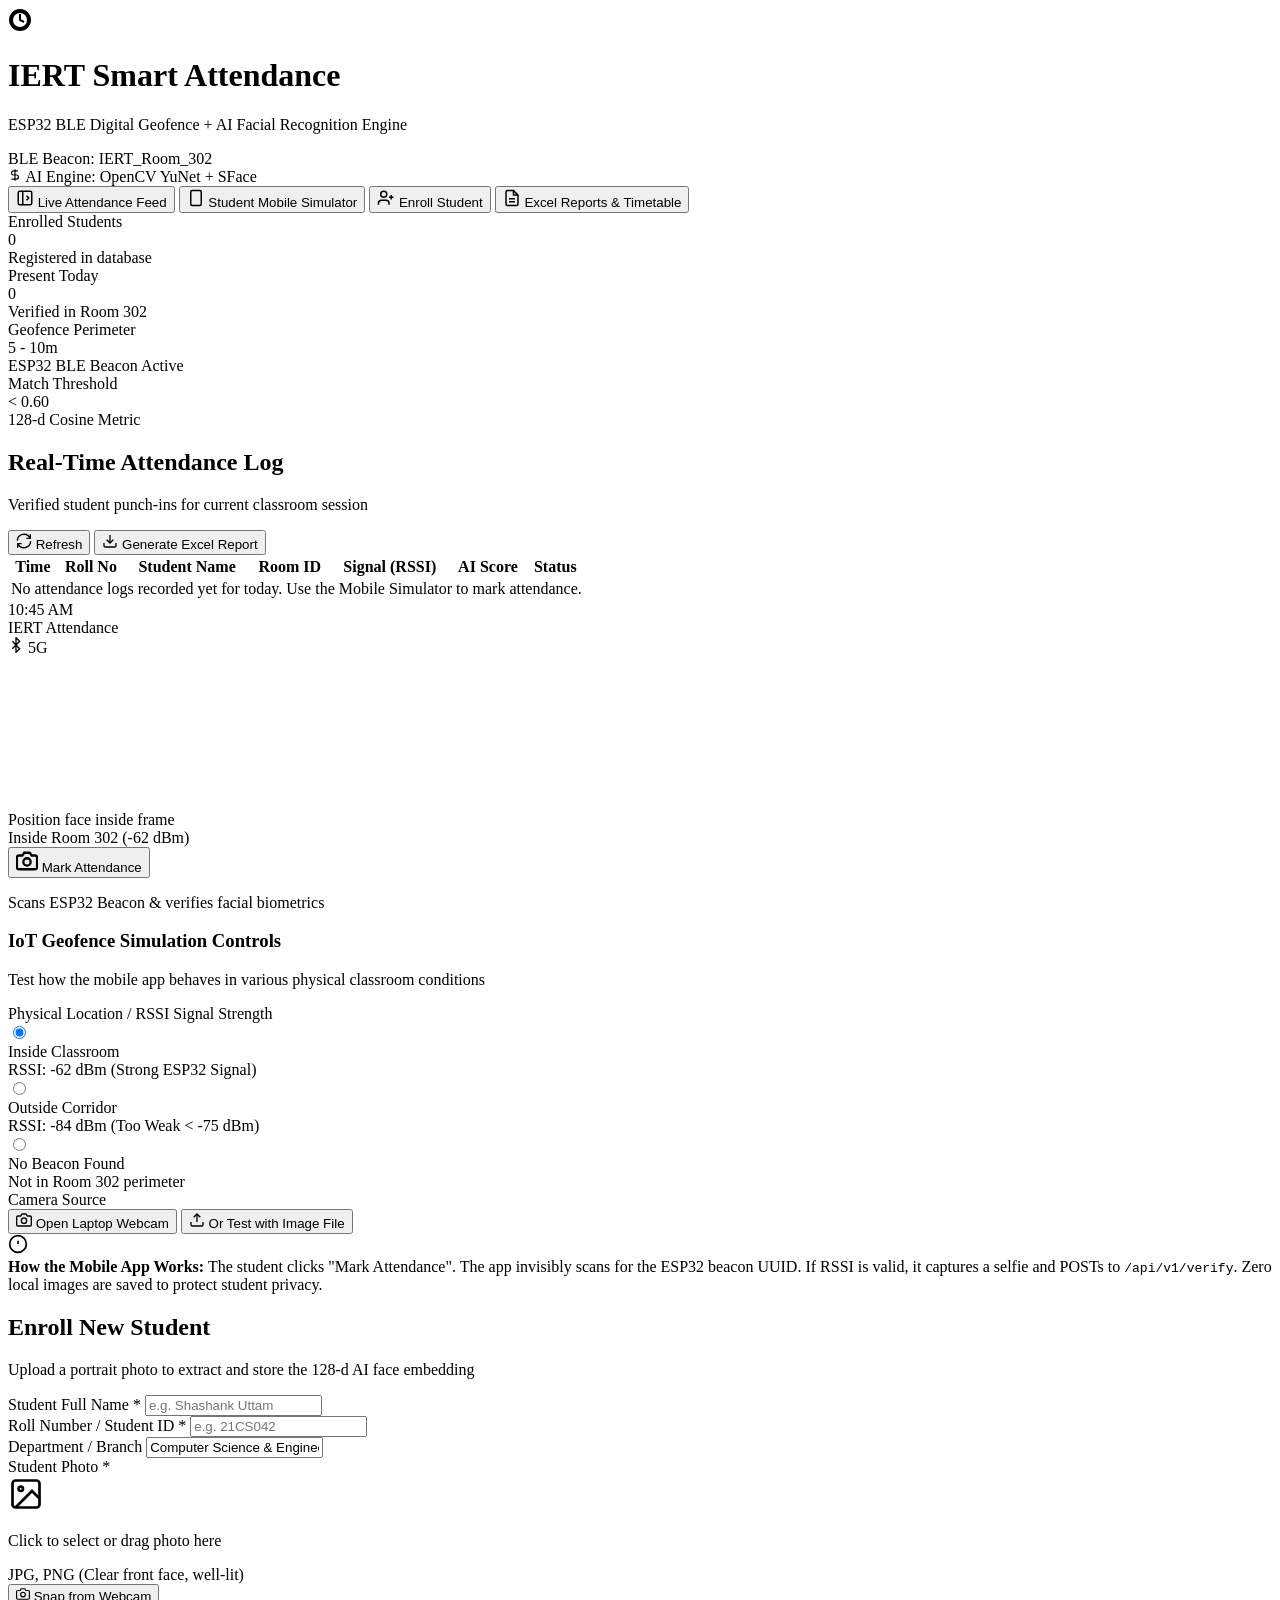
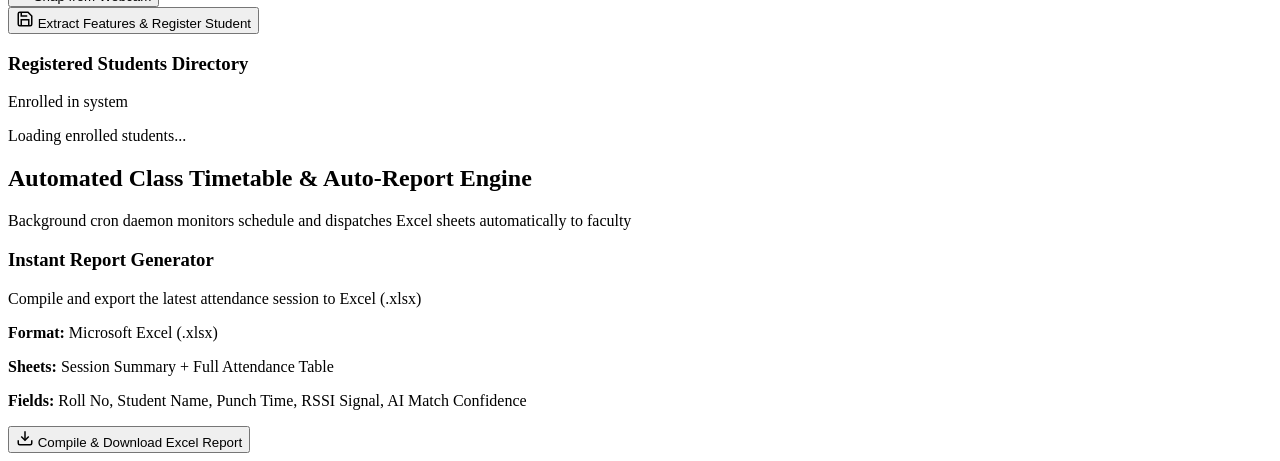
==== backend/static/index.html @ f4f98d36 "feat: complete 3-module Smart Attendance System (ESP32 BLE Beacon, Python AI Backend, Flutter Mobile" ====
<!DOCTYPE html>
<html lang="en">
<head>
  <meta charset="UTF-8">
  <meta name="viewport" content="width=device-width, initial-scale=1.0">
  <title>IERT Smart Attendance System | AI Face Recognition & BLE Geofence</title>
  <meta name="description" content="AI Facial Recognition and ESP32 BLE Beacon Digital Geofencing Attendance System">
  <!-- Google Fonts: Outfit & Inter -->
  <link rel="preconnect" href="https://fonts.googleapis.com">
  <link rel="preconnect" href="https://fonts.gstatic.com" crossorigin>
  <link href="https://fonts.googleapis.com/css2?family=Inter:wght@400;500;600;700&family=Outfit:wght@500;600;700;800&display=swap" rel="stylesheet">
  <link rel="stylesheet" href="/style.css">
</head>
<body>
  <div class="app-container">
    <!-- Top Navigation Header -->
    <header class="app-header">
      <div class="header-brand">
        <div class="logo-badge">
          <svg width="24" height="24" viewBox="0 0 24 24" fill="none" stroke="currentColor" stroke-width="2">
            <path d="M12 2a10 10 0 1 0 10 10A10 10 0 0 0 12 2zm0 18a8 8 0 1 1 8-8 8 8 0 0 1-8 8z"/>
            <path d="M12 6v6l4 2"/>
          </svg>
        </div>
        <div>
          <h1 class="brand-title">IERT Smart Attendance</h1>
          <p class="brand-subtitle">ESP32 BLE Digital Geofence + AI Facial Recognition Engine</p>
        </div>
      </div>

      <div class="header-status">
        <div class="status-chip" id="beaconStatusChip">
          <span class="pulse-dot"></span>
          <span id="beaconStatusText">BLE Beacon: IERT_Room_302</span>
        </div>
        <div class="status-chip chip-ai">
          <svg width="14" height="14" viewBox="0 0 24 24" fill="none" stroke="currentColor" stroke-width="2">
            <path d="M12 2v20M17 5H9.5a3.5 3.5 0 0 0 0 7h5a3.5 3.5 0 0 1 0 7H6"/>
          </svg>
          <span id="aiEngineText">AI Engine: OpenCV YuNet + SFace</span>
        </div>
      </div>
    </header>

    <!-- Navigation Tabs -->
    <nav class="nav-tabs">
      <button class="tab-btn active" data-tab="liveFeedTab">
        <svg width="18" height="18" viewBox="0 0 24 24" fill="none" stroke="currentColor" stroke-width="2">
          <rect x="3" y="3" width="18" height="18" rx="2"/><path d="M9 3v18"/><path d="m14 9 3 3-3 3"/>
        </svg>
        Live Attendance Feed
      </button>
      <button class="tab-btn" data-tab="mobileSimulatorTab">
        <svg width="18" height="18" viewBox="0 0 24 24" fill="none" stroke="currentColor" stroke-width="2">
          <rect x="5" y="2" width="14" height="20" rx="2"/><path d="M12 18h.01"/>
        </svg>
        Student Mobile Simulator
      </button>
      <button class="tab-btn" data-tab="registerTab">
        <svg width="18" height="18" viewBox="0 0 24 24" fill="none" stroke="currentColor" stroke-width="2">
          <path d="M16 21v-2a4 4 0 0 0-4-4H6a4 4 0 0 0-4 4v2"/><circle cx="9" cy="7" r="4"/><path d="M19 8v6"/><path d="M22 11h-6"/>
        </svg>
        Enroll Student
      </button>
      <button class="tab-btn" data-tab="reportsTab">
        <svg width="18" height="18" viewBox="0 0 24 24" fill="none" stroke="currentColor" stroke-width="2">
          <path d="M14 2H6a2 2 0 0 0-2 2v16a2 2 0 0 0 2 2h12a2 2 0 0 0 2-2V8z"/><polyline points="14 2 14 8 20 8"/><line x1="16" y1="13" x2="8" y2="13"/><line x1="16" y1="17" x2="8" y2="17"/>
        </svg>
        Excel Reports & Timetable
      </button>
    </nav>

    <!-- Main Content Area -->
    <main class="content-area">

      <!-- TAB 1: Live Attendance Feed -->
      <section id="liveFeedTab" class="tab-pane active">
        <div class="stats-row">
          <div class="stat-card">
            <div class="stat-label">Enrolled Students</div>
            <div class="stat-value" id="statEnrolled">0</div>
            <div class="stat-sub">Registered in database</div>
          </div>
          <div class="stat-card stat-accent">
            <div class="stat-label">Present Today</div>
            <div class="stat-value" id="statPresent">0</div>
            <div class="stat-sub">Verified in Room 302</div>
          </div>
          <div class="stat-card">
            <div class="stat-label">Geofence Perimeter</div>
            <div class="stat-value">5 - 10m</div>
            <div class="stat-sub">ESP32 BLE Beacon Active</div>
          </div>
          <div class="stat-card">
            <div class="stat-label">Match Threshold</div>
            <div class="stat-value">&lt; 0.60</div>
            <div class="stat-sub">128-d Cosine Metric</div>
          </div>
        </div>

        <div class="panel-card">
          <div class="panel-header">
            <div>
              <h2 class="panel-title">Real-Time Attendance Log</h2>
              <p class="panel-sub">Verified student punch-ins for current classroom session</p>
            </div>
            <div class="panel-actions">
              <button class="btn btn-secondary" id="refreshLogsBtn">
                <svg width="16" height="16" viewBox="0 0 24 24" fill="none" stroke="currentColor" stroke-width="2"><path d="M21.5 2v6h-6M2.5 22v-6h6M2 11.5a10 10 0 0 1 18.8-4.3M22 12.5a10 10 0 0 1-18.8 4.2"/></svg>
                Refresh
              </button>
              <button class="btn btn-primary" id="quickExportBtn">
                <svg width="16" height="16" viewBox="0 0 24 24" fill="none" stroke="currentColor" stroke-width="2"><path d="M21 15v4a2 2 0 0 1-2 2H5a2 2 0 0 1-2-2v-4"/><polyline points="7 10 12 15 17 10"/><line x1="12" y1="15" x2="12" y2="3"/></svg>
                Generate Excel Report
              </button>
            </div>
          </div>

          <div class="table-container">
            <table class="data-table">
              <thead>
                <tr>
                  <th>Time</th>
                  <th>Roll No</th>
                  <th>Student Name</th>
                  <th>Room ID</th>
                  <th>Signal (RSSI)</th>
                  <th>AI Score</th>
                  <th>Status</th>
                </tr>
              </thead>
              <tbody id="attendanceTableBody">
                <tr>
                  <td colspan="7" class="empty-state">No attendance logs recorded yet for today. Use the Mobile Simulator to mark attendance.</td>
                </tr>
              </tbody>
            </table>
          </div>
        </div>
      </section>

      <!-- TAB 2: Mobile Simulator (Interactive Frontend Client) -->
      <section id="mobileSimulatorTab" class="tab-pane">
        <div class="simulator-layout">
          <!-- Virtual Mobile Device -->
          <div class="mobile-frame">
            <div class="phone-notch">
              <span class="speaker"></span>
              <span class="front-camera-lens"></span>
            </div>

            <div class="phone-screen">
              <div class="phone-app-bar">
                <div>
                  <span class="phone-time" id="phoneTime">10:45 AM</span>
                  <div class="phone-title">IERT Attendance</div>
                </div>
                <div class="phone-icons">
                  <span class="ble-indicator" id="simBleIcon" title="BLE Connected">
                    <svg width="16" height="16" viewBox="0 0 24 24" fill="none" stroke="currentColor" stroke-width="2"><polyline points="6.5 6.5 17.5 17.5 12 23 12 1 17.5 6.5 6.5 17.5"/></svg>
                  </span>
                  <span>5G</span>
                </div>
              </div>

              <!-- Camera Viewport inside phone -->
              <div class="camera-viewport">
                <video id="simVideo" autoplay playsinline muted></video>
                <canvas id="simCanvas" style="display:none;"></canvas>
                
                <div class="face-target-guide">
                  <div class="guide-corner top-left"></div>
                  <div class="guide-corner top-right"></div>
                  <div class="guide-corner bottom-left"></div>
                  <div class="guide-corner bottom-right"></div>
                  <span class="guide-text">Position face inside frame</span>
                </div>

                <div class="camera-overlay-badge" id="simRangeBadge">
                  <span class="pulse-dot green"></span> Inside Room 302 (-62 dBm)
                </div>
              </div>

              <!-- Simulated Result Card (Popup inside phone) -->
              <div class="phone-result-card" id="phoneResultCard" style="display:none;">
                <div class="result-icon" id="resultIcon">✓</div>
                <div class="result-title" id="resultTitle">Attendance Marked!</div>
                <div class="result-student" id="resultStudent">Shashank Uttam (CS-042)</div>
                <div class="result-meta" id="resultMeta">Room 302 • Match Score: 0.18</div>
                <button class="btn btn-sm btn-secondary" id="dismissResultBtn">Dismiss</button>
              </div>

              <!-- Phone Action Bottom Area -->
              <div class="phone-bottom-actions">
                <button class="mark-btn" id="simMarkBtn">
                  <svg width="22" height="22" viewBox="0 0 24 24" fill="none" stroke="currentColor" stroke-width="2.5"><path d="M23 19a2 2 0 0 1-2 2H3a2 2 0 0 1-2-2V8a2 2 0 0 1 2-2h4l2-3h6l2 3h4a2 2 0 0 1 2 2z"/><circle cx="12" cy="13" r="4"/></svg>
                  Mark Attendance
                </button>
                <p class="phone-hint">Scans ESP32 Beacon &amp; verifies facial biometrics</p>
              </div>
            </div>
          </div>

          <!-- Simulator Control Panel -->
          <div class="simulator-controls panel-card">
            <h3 class="panel-title">IoT Geofence Simulation Controls</h3>
            <p class="panel-sub">Test how the mobile app behaves in various physical classroom conditions</p>

            <div class="control-group">
              <label class="form-label">Physical Location / RSSI Signal Strength</label>
              <div class="radio-cards">
                <label class="radio-card active">
                  <input type="radio" name="rssiSimulation" value="-62" checked>
                  <div>
                    <div class="radio-title">Inside Classroom</div>
                    <div class="radio-desc">RSSI: -62 dBm (Strong ESP32 Signal)</div>
                  </div>
                </label>
                <label class="radio-card">
                  <input type="radio" name="rssiSimulation" value="-84">
                  <div>
                    <div class="radio-title">Outside Corridor</div>
                    <div class="radio-desc">RSSI: -84 dBm (Too Weak &lt; -75 dBm)</div>
                  </div>
                </label>
                <label class="radio-card">
                  <input type="radio" name="rssiSimulation" value="none">
                  <div>
                    <div class="radio-title">No Beacon Found</div>
                    <div class="radio-desc">Not in Room 302 perimeter</div>
                  </div>
                </label>
              </div>
            </div>

            <div class="control-group">
              <label class="form-label">Camera Source</label>
              <div class="camera-actions">
                <button class="btn btn-secondary" id="startCameraBtn">
                  <svg width="16" height="16" viewBox="0 0 24 24" fill="none" stroke="currentColor" stroke-width="2"><path d="M23 19a2 2 0 0 1-2 2H3a2 2 0 0 1-2-2V8a2 2 0 0 1 2-2h4l2-3h6l2 3h4a2 2 0 0 1 2 2z"/><circle cx="12" cy="13" r="4"/></svg>
                  Open Laptop Webcam
                </button>
                <input type="file" id="simUploadFile" accept="image/*" style="display:none;">
                <button class="btn btn-outline" id="simUploadBtn">
                  <svg width="16" height="16" viewBox="0 0 24 24" fill="none" stroke="currentColor" stroke-width="2"><path d="M21 15v4a2 2 0 0 1-2 2H5a2 2 0 0 1-2-2v-4"/><polyline points="17 8 12 3 7 8"/><line x1="12" y1="3" x2="12" y2="15"/></svg>
                  Or Test with Image File
                </button>
              </div>
            </div>

            <div class="info-alert">
              <svg width="20" height="20" viewBox="0 0 24 24" fill="none" stroke="currentColor" stroke-width="2"><circle cx="12" cy="12" r="10"/><line x1="12" y1="8" x2="12" y2="12"/><line x1="12" y1="16" x2="12.01" y2="16"/></svg>
              <div>
                <strong>How the Mobile App Works:</strong> The student clicks "Mark Attendance". The app invisibly scans for the ESP32 beacon UUID. If RSSI is valid, it captures a selfie and POSTs to <code>/api/v1/verify</code>. Zero local images are saved to protect student privacy.
              </div>
            </div>
          </div>
        </div>
      </section>

      <!-- TAB 3: Student Registration (Admin) -->
      <section id="registerTab" class="tab-pane">
        <div class="register-grid">
          <div class="panel-card">
            <h2 class="panel-title">Enroll New Student</h2>
            <p class="panel-sub">Upload a portrait photo to extract and store the 128-d AI face embedding</p>

            <form id="registerForm" class="form-body">
              <div class="form-group">
                <label class="form-label" for="regName">Student Full Name *</label>
                <input type="text" id="regName" class="form-input" placeholder="e.g. Shashank Uttam" required>
              </div>

              <div class="form-group">
                <label class="form-label" for="regRoll">Roll Number / Student ID *</label>
                <input type="text" id="regRoll" class="form-input" placeholder="e.g. 21CS042" required>
              </div>

              <div class="form-group">
                <label class="form-label" for="regDept">Department / Branch</label>
                <input type="text" id="regDept" class="form-input" value="Computer Science &amp; Engineering">
              </div>

              <div class="form-group">
                <label class="form-label">Student Photo *</label>
                <div class="photo-dropzone" id="regDropzone">
                  <input type="file" id="regPhotoInput" accept="image/*" style="display:none;" required>
                  <div class="dropzone-content" id="dropzonePrompt">
                    <svg width="36" height="36" viewBox="0 0 24 24" fill="none" stroke="currentColor" stroke-width="1.8"><rect x="3" y="3" width="18" height="18" rx="2"/><circle cx="8.5" cy="8.5" r="1.5"/><polyline points="21 15 16 10 5 21"/></svg>
                    <p>Click to select or drag photo here</p>
                    <span class="subtext">JPG, PNG (Clear front face, well-lit)</span>
                  </div>
                  <img id="regPhotoPreview" class="photo-preview" style="display:none;" alt="Preview">
                </div>
                <button type="button" class="btn btn-sm btn-outline mt-2" id="regWebcamSnapBtn">
                  <svg width="14" height="14" viewBox="0 0 24 24" fill="none" stroke="currentColor" stroke-width="2"><path d="M23 19a2 2 0 0 1-2 2H3a2 2 0 0 1-2-2V8a2 2 0 0 1 2-2h4l2-3h6l2 3h4a2 2 0 0 1 2 2z"/><circle cx="12" cy="13" r="4"/></svg>
                  Snap from Webcam
                </button>
              </div>

              <button type="submit" class="btn btn-primary btn-block" id="regSubmitBtn">
                <svg width="18" height="18" viewBox="0 0 24 24" fill="none" stroke="currentColor" stroke-width="2"><path d="M19 21H5a2 2 0 0 1-2-2V5a2 2 0 0 1 2-2h11l5 5v11a2 2 0 0 1-2 2z"/><polyline points="17 21 17 13 7 13 7 21"/><polyline points="7 3 7 8 15 8"/></svg>
                Extract Features &amp; Register Student
              </button>
            </form>
          </div>

          <!-- Registered Students Directory -->
          <div class="panel-card">
            <div class="panel-header">
              <div>
                <h3 class="panel-title">Registered Students Directory</h3>
                <p class="panel-sub" id="regCountLabel">Enrolled in system</p>
              </div>
            </div>

            <div class="student-list" id="studentListContainer">
              <div class="empty-state">Loading enrolled students...</div>
            </div>
          </div>
        </div>
      </section>

      <!-- TAB 4: Reports & Timetable -->
      <section id="reportsTab" class="tab-pane">
        <div class="reports-layout">
          <div class="panel-card">
            <h2 class="panel-title">Automated Class Timetable &amp; Auto-Report Engine</h2>
            <p class="panel-sub">Background cron daemon monitors schedule and dispatches Excel sheets automatically to faculty</p>

            <div class="classes-grid" id="classesList">
              <!-- Rendered via JS -->
            </div>
          </div>

          <div class="panel-card">
            <h3 class="panel-title">Instant Report Generator</h3>
            <p class="panel-sub">Compile and export the latest attendance session to Excel (.xlsx)</p>

            <div class="export-box">
              <div class="export-details">
                <p><strong>Format:</strong> Microsoft Excel (.xlsx)</p>
                <p><strong>Sheets:</strong> Session Summary + Full Attendance Table</p>
                <p><strong>Fields:</strong> Roll No, Student Name, Punch Time, RSSI Signal, AI Match Confidence</p>
              </div>
              <button class="btn btn-primary" id="manualReportBtn">
                <svg width="18" height="18" viewBox="0 0 24 24" fill="none" stroke="currentColor" stroke-width="2"><path d="M21 15v4a2 2 0 0 1-2 2H5a2 2 0 0 1-2-2v-4"/><polyline points="7 10 12 15 17 10"/><line x1="12" y1="15" x2="12" y2="3"/></svg>
                Compile &amp; Download Excel Report
              </button>
            </div>

            <div id="reportResultBox" class="report-result-box" style="display:none;">
              <span class="badge badge-success">Generated</span>
              <span id="reportResultText">Attendance_CS-302_2026-09-15.xlsx</span>
              <a href="#" id="reportDownloadLink" class="btn btn-sm btn-outline">Download</a>
            </div>
          </div>
        </div>
      </section>

    </main>

    <!-- Global Toast / Notification Container -->
    <div id="toastContainer" class="toast-container"></div>
  </div>

  <script src="/app.js"></script>
</body>
</html>
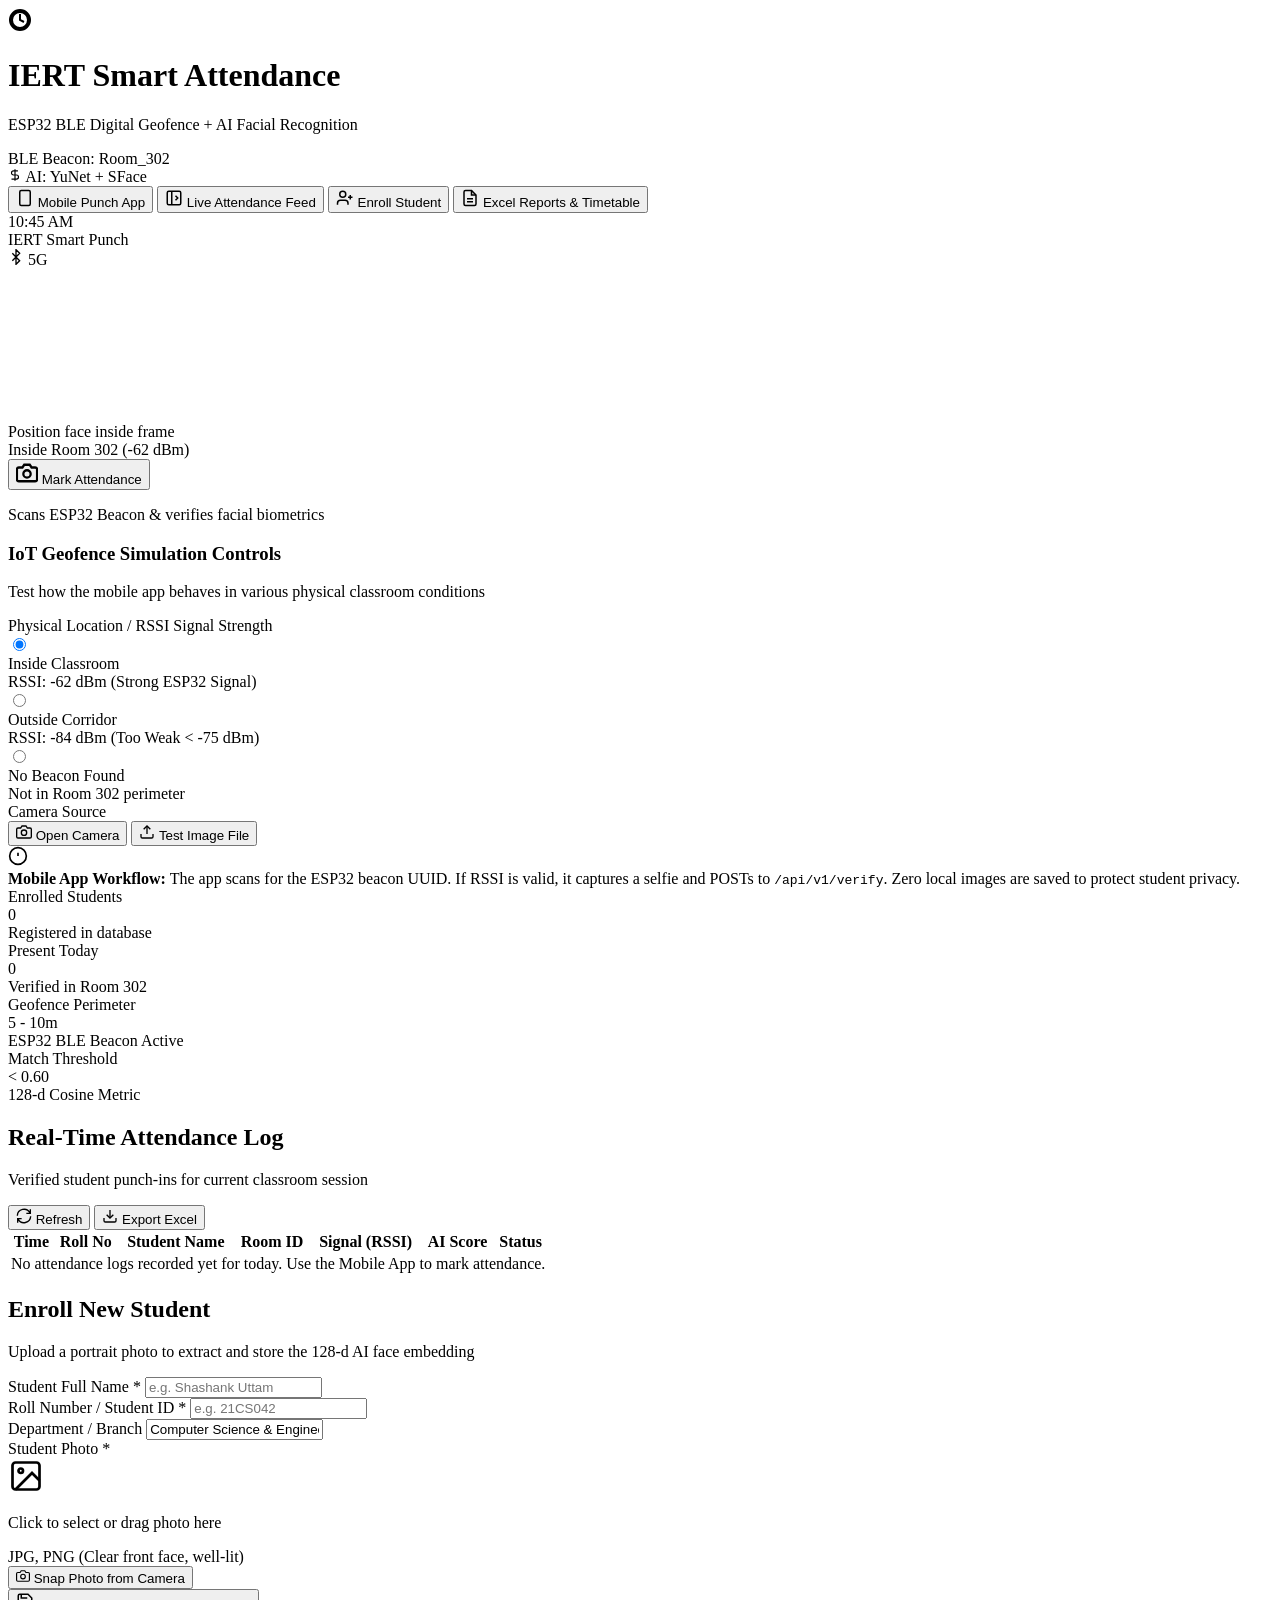
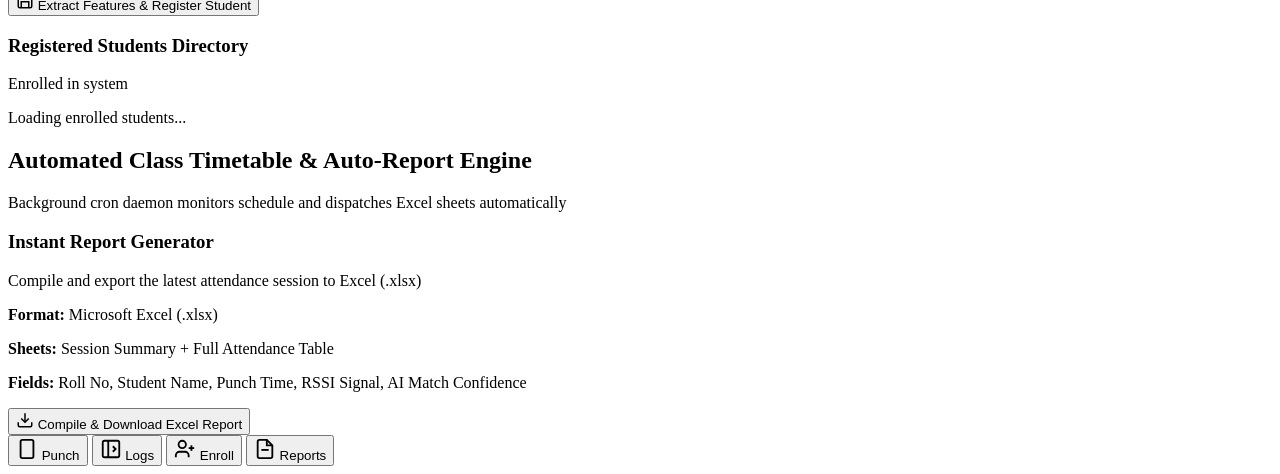
==== commit 5d08e5c9: "feat: integrate PWA mobile app UI, service worker offline caching, mobile bottom touch navigation, a" ====
--- a/backend/static/index.html
+++ b/backend/static/index.html
@@ -2,9 +2,18 @@
 <html lang="en">
 <head>
   <meta charset="UTF-8">
-  <meta name="viewport" content="width=device-width, initial-scale=1.0">
-  <title>IERT Smart Attendance System | AI Face Recognition & BLE Geofence</title>
-  <meta name="description" content="AI Facial Recognition and ESP32 BLE Beacon Digital Geofencing Attendance System">
+  <meta name="viewport" content="width=device-width, initial-scale=1.0, maximum-scale=1.0, user-scalable=no, shrink-to-fit=no">
+  <title>Smart Attendance System | AI Face Recognition & BLE Geofence Mobile App</title>
+  <meta name="description" content="AI Facial Recognition and ESP32 BLE Beacon Digital Geofencing Attendance System Mobile App">
+  
+  <!-- PWA & Mobile App Meta Tags -->
+  <link rel="manifest" href="/manifest.json">
+  <meta name="theme-color" content="#0f172a">
+  <meta name="apple-mobile-web-app-capable" content="yes">
+  <meta name="apple-mobile-web-app-status-bar-style" content="black-translucent">
+  <meta name="apple-mobile-web-app-title" content="SmartAttendance">
+  <link rel="apple-touch-icon" href="https://cdn-icons-png.flaticon.com/512/3135/3135715.png">
+
   <!-- Google Fonts: Outfit & Inter -->
   <link rel="preconnect" href="https://fonts.googleapis.com">
   <link rel="preconnect" href="https://fonts.gstatic.com" crossorigin>
@@ -24,37 +33,41 @@
         </div>
         <div>
           <h1 class="brand-title">IERT Smart Attendance</h1>
-          <p class="brand-subtitle">ESP32 BLE Digital Geofence + AI Facial Recognition Engine</p>
+          <p class="brand-subtitle">ESP32 BLE Digital Geofence + AI Facial Recognition</p>
         </div>
       </div>
 
       <div class="header-status">
+        <button id="pwaInstallBtn" class="btn btn-sm btn-accent pwa-install-btn" style="display:none;">
+          <svg width="14" height="14" viewBox="0 0 24 24" fill="none" stroke="currentColor" stroke-width="2"><path d="M21 15v4a2 2 0 0 1-2 2H5a2 2 0 0 1-2-2v-4"/><polyline points="7 10 12 15 17 10"/><line x1="12" y1="15" x2="12" y2="3"/></svg>
+          Install App
+        </button>
         <div class="status-chip" id="beaconStatusChip">
           <span class="pulse-dot"></span>
-          <span id="beaconStatusText">BLE Beacon: IERT_Room_302</span>
+          <span id="beaconStatusText">BLE Beacon: Room_302</span>
         </div>
         <div class="status-chip chip-ai">
           <svg width="14" height="14" viewBox="0 0 24 24" fill="none" stroke="currentColor" stroke-width="2">
             <path d="M12 2v20M17 5H9.5a3.5 3.5 0 0 0 0 7h5a3.5 3.5 0 0 1 0 7H6"/>
           </svg>
-          <span id="aiEngineText">AI Engine: OpenCV YuNet + SFace</span>
+          <span id="aiEngineText">AI: YuNet + SFace</span>
         </div>
       </div>
     </header>
 
-    <!-- Navigation Tabs -->
-    <nav class="nav-tabs">
-      <button class="tab-btn active" data-tab="liveFeedTab">
+    <!-- Desktop Navigation Tabs -->
+    <nav class="nav-tabs desktop-only">
+      <button class="tab-btn active" data-tab="mobileSimulatorTab">
+        <svg width="18" height="18" viewBox="0 0 24 24" fill="none" stroke="currentColor" stroke-width="2">
+          <rect x="5" y="2" width="14" height="20" rx="2"/><path d="M12 18h.01"/>
+        </svg>
+        Mobile Punch App
+      </button>
+      <button class="tab-btn" data-tab="liveFeedTab">
         <svg width="18" height="18" viewBox="0 0 24 24" fill="none" stroke="currentColor" stroke-width="2">
           <rect x="3" y="3" width="18" height="18" rx="2"/><path d="M9 3v18"/><path d="m14 9 3 3-3 3"/>
         </svg>
         Live Attendance Feed
-      </button>
-      <button class="tab-btn" data-tab="mobileSimulatorTab">
-        <svg width="18" height="18" viewBox="0 0 24 24" fill="none" stroke="currentColor" stroke-width="2">
-          <rect x="5" y="2" width="14" height="20" rx="2"/><path d="M12 18h.01"/>
-        </svg>
-        Student Mobile Simulator
       </button>
       <button class="tab-btn" data-tab="registerTab">
         <svg width="18" height="18" viewBox="0 0 24 24" fill="none" stroke="currentColor" stroke-width="2">
@@ -73,74 +86,8 @@
     <!-- Main Content Area -->
     <main class="content-area">
 
-      <!-- TAB 1: Live Attendance Feed -->
-      <section id="liveFeedTab" class="tab-pane active">
-        <div class="stats-row">
-          <div class="stat-card">
-            <div class="stat-label">Enrolled Students</div>
-            <div class="stat-value" id="statEnrolled">0</div>
-            <div class="stat-sub">Registered in database</div>
-          </div>
-          <div class="stat-card stat-accent">
-            <div class="stat-label">Present Today</div>
-            <div class="stat-value" id="statPresent">0</div>
-            <div class="stat-sub">Verified in Room 302</div>
-          </div>
-          <div class="stat-card">
-            <div class="stat-label">Geofence Perimeter</div>
-            <div class="stat-value">5 - 10m</div>
-            <div class="stat-sub">ESP32 BLE Beacon Active</div>
-          </div>
-          <div class="stat-card">
-            <div class="stat-label">Match Threshold</div>
-            <div class="stat-value">&lt; 0.60</div>
-            <div class="stat-sub">128-d Cosine Metric</div>
-          </div>
-        </div>
-
-        <div class="panel-card">
-          <div class="panel-header">
-            <div>
-              <h2 class="panel-title">Real-Time Attendance Log</h2>
-              <p class="panel-sub">Verified student punch-ins for current classroom session</p>
-            </div>
-            <div class="panel-actions">
-              <button class="btn btn-secondary" id="refreshLogsBtn">
-                <svg width="16" height="16" viewBox="0 0 24 24" fill="none" stroke="currentColor" stroke-width="2"><path d="M21.5 2v6h-6M2.5 22v-6h6M2 11.5a10 10 0 0 1 18.8-4.3M22 12.5a10 10 0 0 1-18.8 4.2"/></svg>
-                Refresh
-              </button>
-              <button class="btn btn-primary" id="quickExportBtn">
-                <svg width="16" height="16" viewBox="0 0 24 24" fill="none" stroke="currentColor" stroke-width="2"><path d="M21 15v4a2 2 0 0 1-2 2H5a2 2 0 0 1-2-2v-4"/><polyline points="7 10 12 15 17 10"/><line x1="12" y1="15" x2="12" y2="3"/></svg>
-                Generate Excel Report
-              </button>
-            </div>
-          </div>
-
-          <div class="table-container">
-            <table class="data-table">
-              <thead>
-                <tr>
-                  <th>Time</th>
-                  <th>Roll No</th>
-                  <th>Student Name</th>
-                  <th>Room ID</th>
-                  <th>Signal (RSSI)</th>
-                  <th>AI Score</th>
-                  <th>Status</th>
-                </tr>
-              </thead>
-              <tbody id="attendanceTableBody">
-                <tr>
-                  <td colspan="7" class="empty-state">No attendance logs recorded yet for today. Use the Mobile Simulator to mark attendance.</td>
-                </tr>
-              </tbody>
-            </table>
-          </div>
-        </div>
-      </section>
-
-      <!-- TAB 2: Mobile Simulator (Interactive Frontend Client) -->
-      <section id="mobileSimulatorTab" class="tab-pane">
+      <!-- TAB 1: Mobile Simulator / Native App Punch View -->
+      <section id="mobileSimulatorTab" class="tab-pane active">
         <div class="simulator-layout">
           <!-- Virtual Mobile Device -->
           <div class="mobile-frame">
@@ -153,7 +100,7 @@
               <div class="phone-app-bar">
                 <div>
                   <span class="phone-time" id="phoneTime">10:45 AM</span>
-                  <div class="phone-title">IERT Attendance</div>
+                  <div class="phone-title">IERT Smart Punch</div>
                 </div>
                 <div class="phone-icons">
                   <span class="ble-indicator" id="simBleIcon" title="BLE Connected">
@@ -238,12 +185,12 @@
               <div class="camera-actions">
                 <button class="btn btn-secondary" id="startCameraBtn">
                   <svg width="16" height="16" viewBox="0 0 24 24" fill="none" stroke="currentColor" stroke-width="2"><path d="M23 19a2 2 0 0 1-2 2H3a2 2 0 0 1-2-2V8a2 2 0 0 1 2-2h4l2-3h6l2 3h4a2 2 0 0 1 2 2z"/><circle cx="12" cy="13" r="4"/></svg>
-                  Open Laptop Webcam
+                  Open Camera
                 </button>
                 <input type="file" id="simUploadFile" accept="image/*" style="display:none;">
                 <button class="btn btn-outline" id="simUploadBtn">
                   <svg width="16" height="16" viewBox="0 0 24 24" fill="none" stroke="currentColor" stroke-width="2"><path d="M21 15v4a2 2 0 0 1-2 2H5a2 2 0 0 1-2-2v-4"/><polyline points="17 8 12 3 7 8"/><line x1="12" y1="3" x2="12" y2="15"/></svg>
-                  Or Test with Image File
+                  Test Image File
                 </button>
               </div>
             </div>
@@ -251,9 +198,75 @@
             <div class="info-alert">
               <svg width="20" height="20" viewBox="0 0 24 24" fill="none" stroke="currentColor" stroke-width="2"><circle cx="12" cy="12" r="10"/><line x1="12" y1="8" x2="12" y2="12"/><line x1="12" y1="16" x2="12.01" y2="16"/></svg>
               <div>
-                <strong>How the Mobile App Works:</strong> The student clicks "Mark Attendance". The app invisibly scans for the ESP32 beacon UUID. If RSSI is valid, it captures a selfie and POSTs to <code>/api/v1/verify</code>. Zero local images are saved to protect student privacy.
-              </div>
-            </div>
+                <strong>Mobile App Workflow:</strong> The app scans for the ESP32 beacon UUID. If RSSI is valid, it captures a selfie and POSTs to <code>/api/v1/verify</code>. Zero local images are saved to protect student privacy.
+              </div>
+            </div>
+          </div>
+        </div>
+      </section>
+
+      <!-- TAB 2: Live Attendance Feed -->
+      <section id="liveFeedTab" class="tab-pane">
+        <div class="stats-row">
+          <div class="stat-card">
+            <div class="stat-label">Enrolled Students</div>
+            <div class="stat-value" id="statEnrolled">0</div>
+            <div class="stat-sub">Registered in database</div>
+          </div>
+          <div class="stat-card stat-accent">
+            <div class="stat-label">Present Today</div>
+            <div class="stat-value" id="statPresent">0</div>
+            <div class="stat-sub">Verified in Room 302</div>
+          </div>
+          <div class="stat-card">
+            <div class="stat-label">Geofence Perimeter</div>
+            <div class="stat-value">5 - 10m</div>
+            <div class="stat-sub">ESP32 BLE Beacon Active</div>
+          </div>
+          <div class="stat-card">
+            <div class="stat-label">Match Threshold</div>
+            <div class="stat-value">&lt; 0.60</div>
+            <div class="stat-sub">128-d Cosine Metric</div>
+          </div>
+        </div>
+
+        <div class="panel-card">
+          <div class="panel-header">
+            <div>
+              <h2 class="panel-title">Real-Time Attendance Log</h2>
+              <p class="panel-sub">Verified student punch-ins for current classroom session</p>
+            </div>
+            <div class="panel-actions">
+              <button class="btn btn-secondary" id="refreshLogsBtn">
+                <svg width="16" height="16" viewBox="0 0 24 24" fill="none" stroke="currentColor" stroke-width="2"><path d="M21.5 2v6h-6M2.5 22v-6h6M2 11.5a10 10 0 0 1 18.8-4.3M22 12.5a10 10 0 0 1-18.8 4.2"/></svg>
+                Refresh
+              </button>
+              <button class="btn btn-primary" id="quickExportBtn">
+                <svg width="16" height="16" viewBox="0 0 24 24" fill="none" stroke="currentColor" stroke-width="2"><path d="M21 15v4a2 2 0 0 1-2 2H5a2 2 0 0 1-2-2v-4"/><polyline points="7 10 12 15 17 10"/><line x1="12" y1="15" x2="12" y2="3"/></svg>
+                Export Excel
+              </button>
+            </div>
+          </div>
+
+          <div class="table-container">
+            <table class="data-table">
+              <thead>
+                <tr>
+                  <th>Time</th>
+                  <th>Roll No</th>
+                  <th>Student Name</th>
+                  <th>Room ID</th>
+                  <th>Signal (RSSI)</th>
+                  <th>AI Score</th>
+                  <th>Status</th>
+                </tr>
+              </thead>
+              <tbody id="attendanceTableBody">
+                <tr>
+                  <td colspan="7" class="empty-state">No attendance logs recorded yet for today. Use the Mobile App to mark attendance.</td>
+                </tr>
+              </tbody>
+            </table>
           </div>
         </div>
       </section>
@@ -294,7 +307,7 @@
                 </div>
                 <button type="button" class="btn btn-sm btn-outline mt-2" id="regWebcamSnapBtn">
                   <svg width="14" height="14" viewBox="0 0 24 24" fill="none" stroke="currentColor" stroke-width="2"><path d="M23 19a2 2 0 0 1-2 2H3a2 2 0 0 1-2-2V8a2 2 0 0 1 2-2h4l2-3h6l2 3h4a2 2 0 0 1 2 2z"/><circle cx="12" cy="13" r="4"/></svg>
-                  Snap from Webcam
+                  Snap Photo from Camera
                 </button>
               </div>
 
@@ -326,7 +339,7 @@
         <div class="reports-layout">
           <div class="panel-card">
             <h2 class="panel-title">Automated Class Timetable &amp; Auto-Report Engine</h2>
-            <p class="panel-sub">Background cron daemon monitors schedule and dispatches Excel sheets automatically to faculty</p>
+            <p class="panel-sub">Background cron daemon monitors schedule and dispatches Excel sheets automatically</p>
 
             <div class="classes-grid" id="classesList">
               <!-- Rendered via JS -->
@@ -360,10 +373,49 @@
 
     </main>
 
+    <!-- Mobile Bottom Touch Navigation Bar -->
+    <nav class="mobile-bottom-nav">
+      <button class="mobile-nav-btn active" data-tab="mobileSimulatorTab">
+        <svg width="22" height="22" viewBox="0 0 24 24" fill="none" stroke="currentColor" stroke-width="2">
+          <rect x="5" y="2" width="14" height="20" rx="2"/><path d="M12 18h.01"/>
+        </svg>
+        <span>Punch</span>
+      </button>
+      <button class="mobile-nav-btn" data-tab="liveFeedTab">
+        <svg width="22" height="22" viewBox="0 0 24 24" fill="none" stroke="currentColor" stroke-width="2">
+          <rect x="3" y="3" width="18" height="18" rx="2"/><path d="M9 3v18"/><path d="m14 9 3 3-3 3"/>
+        </svg>
+        <span>Logs</span>
+      </button>
+      <button class="mobile-nav-btn" data-tab="registerTab">
+        <svg width="22" height="22" viewBox="0 0 24 24" fill="none" stroke="currentColor" stroke-width="2">
+          <path d="M16 21v-2a4 4 0 0 0-4-4H6a4 4 0 0 0-4 4v2"/><circle cx="9" cy="7" r="4"/><path d="M19 8v6"/><path d="M22 11h-6"/>
+        </svg>
+        <span>Enroll</span>
+      </button>
+      <button class="mobile-nav-btn" data-tab="reportsTab">
+        <svg width="22" height="22" viewBox="0 0 24 24" fill="none" stroke="currentColor" stroke-width="2">
+          <path d="M14 2H6a2 2 0 0 0-2 2v16a2 2 0 0 0 2 2h12a2 2 0 0 0 2-2V8z"/><polyline points="14 2 14 8 20 8"/><line x1="16" y1="13" x2="8" y2="13"/>
+        </svg>
+        <span>Reports</span>
+      </button>
+    </nav>
+
     <!-- Global Toast / Notification Container -->
     <div id="toastContainer" class="toast-container"></div>
   </div>
 
   <script src="/app.js"></script>
+  <script>
+    if ('serviceWorker' in navigator) {
+      window.addEventListener('load', () => {
+        navigator.serviceWorker.register('/sw.js').then((reg) => {
+          console.log('[PWA] Service Worker registered successfully:', reg.scope);
+        }).catch((err) => {
+          console.warn('[PWA] Service Worker registration failed:', err);
+        });
+      });
+    }
+  </script>
 </body>
 </html>
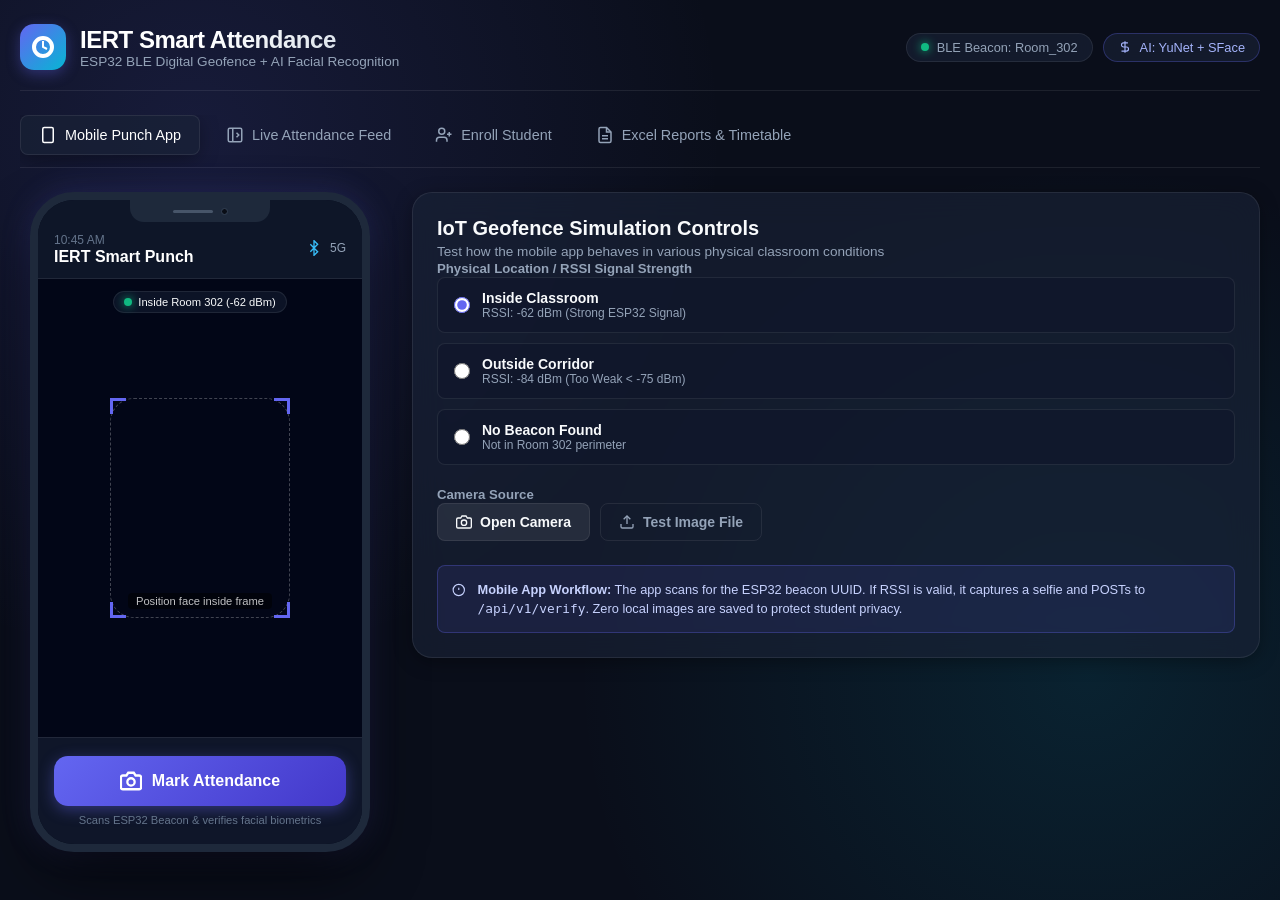
==== commit 3d761ffb: "fix: update relative asset paths (./style.css, ./app.js) for GitHub Pages subpath hosting" ====
--- a/backend/static/index.html
+++ b/backend/static/index.html
@@ -7,7 +7,7 @@
   <meta name="description" content="AI Facial Recognition and ESP32 BLE Beacon Digital Geofencing Attendance System Mobile App">
   
   <!-- PWA & Mobile App Meta Tags -->
-  <link rel="manifest" href="/manifest.json">
+  <link rel="manifest" href="./manifest.json">
   <meta name="theme-color" content="#0f172a">
   <meta name="apple-mobile-web-app-capable" content="yes">
   <meta name="apple-mobile-web-app-status-bar-style" content="black-translucent">
@@ -18,7 +18,7 @@
   <link rel="preconnect" href="https://fonts.googleapis.com">
   <link rel="preconnect" href="https://fonts.gstatic.com" crossorigin>
   <link href="https://fonts.googleapis.com/css2?family=Inter:wght@400;500;600;700&family=Outfit:wght@500;600;700;800&display=swap" rel="stylesheet">
-  <link rel="stylesheet" href="/style.css">
+  <link rel="stylesheet" href="./style.css">
 </head>
 <body>
   <div class="app-container">
--- a/backend/static/style.css
+++ b/backend/static/style.css
@@ -0,0 +1,1093 @@
+/* ==========================================================================
+   IERT Smart Attendance System - Premium Glassmorphic Design System
+   ========================================================================== */
+
+:root {
+  --font-sans: 'Inter', -apple-system, BlinkMacSystemFont, 'Segoe UI', Roboto, sans-serif;
+  --font-display: 'Outfit', var(--font-sans);
+
+  /* Color Palette */
+  --bg-main: #0a0e1a;
+  --bg-surface: rgba(18, 24, 38, 0.75);
+  --bg-card: rgba(26, 35, 54, 0.65);
+  --bg-card-hover: rgba(36, 48, 74, 0.85);
+  --border-glass: rgba(255, 255, 255, 0.08);
+  --border-focus: rgba(99, 102, 241, 0.5);
+
+  --accent-primary: #6366f1; /* Indigo */
+  --accent-primary-hover: #4f46e5;
+  --accent-secondary: #06b6d4; /* Cyan */
+  --accent-success: #10b981; /* Emerald */
+  --accent-warning: #f59e0b; /* Amber */
+  --accent-danger: #f43f5e; /* Rose */
+
+  --text-primary: #f8fafc;
+  --text-secondary: #94a3b8;
+  --text-muted: #64748b;
+
+  --shadow-subtle: 0 4px 20px -2px rgba(0, 0, 0, 0.4);
+  --shadow-glow: 0 0 25px rgba(99, 102, 241, 0.25);
+  --radius-sm: 8px;
+  --radius-md: 14px;
+  --radius-lg: 20px;
+  --radius-xl: 32px;
+}
+
+* {
+  box-sizing: border-box;
+  margin: 0;
+  padding: 0;
+}
+
+body {
+  font-family: var(--font-sans);
+  background-color: var(--bg-main);
+  background-image: 
+    radial-gradient(circle at 15% 15%, rgba(99, 102, 241, 0.15) 0%, transparent 40%),
+    radial-gradient(circle at 85% 75%, rgba(6, 182, 212, 0.12) 0%, transparent 40%);
+  background-attachment: fixed;
+  color: var(--text-primary);
+  min-height: 100vh;
+  -webkit-font-smoothing: antialiased;
+}
+
+.app-container {
+  max-width: 1300px;
+  margin: 0 auto;
+  padding: 24px 20px 48px;
+}
+
+/* ==========================================================================
+   Header
+   ========================================================================== */
+.app-header {
+  display: flex;
+  justify-content: space-between;
+  align-items: center;
+  padding-bottom: 20px;
+  border-bottom: 1px solid var(--border-glass);
+  margin-bottom: 24px;
+  flex-wrap: wrap;
+  gap: 16px;
+}
+
+.header-brand {
+  display: flex;
+  align-items: center;
+  gap: 14px;
+}
+
+.logo-badge {
+  width: 46px;
+  height: 46px;
+  border-radius: var(--radius-md);
+  background: linear-gradient(135deg, var(--accent-primary), var(--accent-secondary));
+  display: flex;
+  align-items: center;
+  justify-content: center;
+  color: white;
+  box-shadow: 0 4px 14px rgba(99, 102, 241, 0.35);
+}
+
+.brand-title {
+  font-family: var(--font-display);
+  font-size: 1.5rem;
+  font-weight: 700;
+  letter-spacing: -0.02em;
+  background: linear-gradient(135deg, #ffffff 40%, #cbd5e1);
+  -webkit-background-clip: text;
+  -webkit-text-fill-color: transparent;
+}
+
+.brand-subtitle {
+  font-size: 0.85rem;
+  color: var(--text-secondary);
+}
+
+.header-status {
+  display: flex;
+  gap: 10px;
+  align-items: center;
+}
+
+.status-chip {
+  display: flex;
+  align-items: center;
+  gap: 8px;
+  padding: 6px 14px;
+  border-radius: 999px;
+  background: var(--bg-card);
+  border: 1px solid var(--border-glass);
+  font-size: 0.8rem;
+  font-weight: 500;
+  color: var(--text-secondary);
+  backdrop-filter: blur(12px);
+}
+
+.status-chip.chip-ai {
+  color: #a5b4fc;
+  border-color: rgba(99, 102, 241, 0.3);
+}
+
+.pulse-dot {
+  width: 8px;
+  height: 8px;
+  border-radius: 50%;
+  background-color: var(--accent-success);
+  box-shadow: 0 0 10px var(--accent-success);
+  animation: pulseAnim 1.8s infinite;
+}
+
+.pulse-dot.green {
+  background-color: var(--accent-success);
+  box-shadow: 0 0 10px var(--accent-success);
+}
+
+.pulse-dot.red {
+  background-color: var(--accent-danger);
+  box-shadow: 0 0 10px var(--accent-danger);
+}
+
+@keyframes pulseAnim {
+  0%, 100% { opacity: 1; transform: scale(1); }
+  50% { opacity: 0.4; transform: scale(0.85); }
+}
+
+/* ==========================================================================
+   Navigation Tabs
+   ========================================================================== */
+.nav-tabs {
+  display: flex;
+  gap: 8px;
+  margin-bottom: 24px;
+  border-bottom: 1px solid var(--border-glass);
+  padding-bottom: 12px;
+  overflow-x: auto;
+}
+
+.tab-btn {
+  display: flex;
+  align-items: center;
+  gap: 8px;
+  padding: 10px 18px;
+  border-radius: var(--radius-sm);
+  background: transparent;
+  border: none;
+  color: var(--text-secondary);
+  font-family: var(--font-sans);
+  font-size: 0.9rem;
+  font-weight: 500;
+  cursor: pointer;
+  transition: all 0.2s ease;
+  white-space: nowrap;
+}
+
+.tab-btn:hover {
+  color: var(--text-primary);
+  background: rgba(255, 255, 255, 0.04);
+}
+
+.tab-btn.active {
+  color: white;
+  background: var(--bg-card);
+  border: 1px solid var(--border-glass);
+  box-shadow: var(--shadow-subtle);
+}
+
+.tab-pane {
+  display: none;
+}
+
+.tab-pane.active {
+  display: block;
+  animation: fadeIn 0.3s ease;
+}
+
+@keyframes fadeIn {
+  from { opacity: 0; transform: translateY(6px); }
+  to { opacity: 1; transform: translateY(0); }
+}
+
+/* ==========================================================================
+   Common Panel Cards & Glassmorphism
+   ========================================================================== */
+.panel-card {
+  background: var(--bg-card);
+  border: 1px solid var(--border-glass);
+  border-radius: var(--radius-lg);
+  padding: 24px;
+  backdrop-filter: blur(16px);
+  box-shadow: var(--shadow-subtle);
+  margin-bottom: 24px;
+}
+
+.panel-header {
+  display: flex;
+  justify-content: space-between;
+  align-items: center;
+  margin-bottom: 20px;
+  flex-wrap: wrap;
+  gap: 12px;
+}
+
+.panel-title {
+  font-family: var(--font-display);
+  font-size: 1.25rem;
+  font-weight: 600;
+  color: var(--text-primary);
+}
+
+.panel-sub {
+  font-size: 0.85rem;
+  color: var(--text-secondary);
+  margin-top: 4px;
+}
+
+.panel-actions {
+  display: flex;
+  gap: 10px;
+}
+
+/* ==========================================================================
+   Stats Cards
+   ========================================================================== */
+.stats-row {
+  display: grid;
+  grid-template-columns: repeat(auto-fit, minmax(220px, 1fr));
+  gap: 16px;
+  margin-bottom: 24px;
+}
+
+.stat-card {
+  background: var(--bg-card);
+  border: 1px solid var(--border-glass);
+  border-radius: var(--radius-md);
+  padding: 20px;
+  backdrop-filter: blur(12px);
+  transition: transform 0.2s, box-shadow 0.2s;
+}
+
+.stat-card:hover {
+  transform: translateY(-2px);
+  box-shadow: 0 6px 24px rgba(0, 0, 0, 0.3);
+}
+
+.stat-card.stat-accent {
+  border-color: rgba(99, 102, 241, 0.4);
+  background: linear-gradient(135deg, rgba(99, 102, 241, 0.12), rgba(6, 182, 212, 0.06));
+}
+
+.stat-label {
+  font-size: 0.8rem;
+  font-weight: 500;
+  color: var(--text-secondary);
+  text-transform: uppercase;
+  letter-spacing: 0.05em;
+}
+
+.stat-value {
+  font-family: var(--font-display);
+  font-size: 2rem;
+  font-weight: 700;
+  margin: 6px 0;
+  color: white;
+}
+
+.stat-sub {
+  font-size: 0.75rem;
+  color: var(--text-muted);
+}
+
+/* ==========================================================================
+   Data Table
+   ========================================================================== */
+.table-container {
+  overflow-x: auto;
+  border-radius: var(--radius-sm);
+  border: 1px solid var(--border-glass);
+}
+
+.data-table {
+  width: 100%;
+  border-collapse: collapse;
+  text-align: left;
+  font-size: 0.875rem;
+}
+
+.data-table th {
+  background: rgba(15, 23, 42, 0.6);
+  padding: 12px 16px;
+  color: var(--text-secondary);
+  font-weight: 600;
+  border-bottom: 1px solid var(--border-glass);
+  text-transform: uppercase;
+  font-size: 0.75rem;
+  letter-spacing: 0.05em;
+}
+
+.data-table td {
+  padding: 14px 16px;
+  border-bottom: 1px solid rgba(255, 255, 255, 0.04);
+  color: var(--text-primary);
+}
+
+.data-table tr:hover td {
+  background: rgba(255, 255, 255, 0.02);
+}
+
+.empty-state {
+  text-align: center;
+  padding: 36px 16px;
+  color: var(--text-muted);
+}
+
+.badge {
+  display: inline-flex;
+  align-items: center;
+  padding: 3px 10px;
+  border-radius: 999px;
+  font-size: 0.75rem;
+  font-weight: 600;
+}
+
+.badge-success {
+  background: rgba(16, 185, 129, 0.15);
+  color: #34d399;
+  border: 1px solid rgba(16, 185, 129, 0.3);
+}
+
+.badge-warning {
+  background: rgba(245, 158, 11, 0.15);
+  color: #fbbf24;
+  border: 1px solid rgba(245, 158, 11, 0.3);
+}
+
+/* ==========================================================================
+   Mobile Simulator Layout
+   ========================================================================== */
+.simulator-layout {
+  display: grid;
+  grid-template-columns: 360px 1fr;
+  gap: 32px;
+  align-items: start;
+}
+
+@media (max-width: 860px) {
+  .simulator-layout {
+    grid-template-columns: 1fr;
+  }
+}
+
+.mobile-frame {
+  width: 340px;
+  height: 660px;
+  background: #0f172a;
+  border: 8px solid #1e293b;
+  border-radius: 44px;
+  box-shadow: 0 25px 60px -10px rgba(0, 0, 0, 0.7), 0 0 30px rgba(99, 102, 241, 0.2);
+  display: flex;
+  flex-direction: column;
+  position: relative;
+  overflow: hidden;
+  margin: 0 auto;
+}
+
+.phone-notch {
+  width: 140px;
+  height: 22px;
+  background: #1e293b;
+  position: absolute;
+  top: 0;
+  left: 50%;
+  transform: translateX(-50%);
+  border-bottom-left-radius: 14px;
+  border-bottom-right-radius: 14px;
+  z-index: 10;
+  display: flex;
+  align-items: center;
+  justify-content: center;
+  gap: 8px;
+}
+
+.phone-notch .speaker {
+  width: 40px;
+  height: 3px;
+  background: #475569;
+  border-radius: 2px;
+}
+
+.phone-notch .front-camera-lens {
+  width: 7px;
+  height: 7px;
+  background: #090d16;
+  border: 1px solid #334155;
+  border-radius: 50%;
+}
+
+.phone-screen {
+  flex: 1;
+  display: flex;
+  flex-direction: column;
+  background: #0b1120;
+  position: relative;
+}
+
+.phone-app-bar {
+  display: flex;
+  justify-content: space-between;
+  align-items: center;
+  padding: 30px 16px 12px;
+  background: rgba(15, 23, 42, 0.9);
+  border-bottom: 1px solid var(--border-glass);
+}
+
+.phone-time {
+  font-size: 0.75rem;
+  color: var(--text-muted);
+}
+
+.phone-title {
+  font-family: var(--font-display);
+  font-weight: 700;
+  font-size: 1rem;
+  color: white;
+}
+
+.phone-icons {
+  display: flex;
+  gap: 8px;
+  align-items: center;
+  font-size: 0.75rem;
+  color: var(--text-secondary);
+}
+
+.ble-indicator {
+  color: #38bdf8;
+  display: inline-flex;
+}
+
+.camera-viewport {
+  flex: 1;
+  background: #020617;
+  position: relative;
+  overflow: hidden;
+  display: flex;
+  align-items: center;
+  justify-content: center;
+}
+
+#simVideo {
+  width: 100%;
+  height: 100%;
+  object-fit: cover;
+}
+
+.face-target-guide {
+  width: 180px;
+  height: 220px;
+  position: absolute;
+  pointer-events: none;
+  border: 1.5px dashed rgba(255, 255, 255, 0.25);
+  border-radius: 24px;
+  display: flex;
+  align-items: flex-end;
+  justify-content: center;
+  padding-bottom: 8px;
+}
+
+.guide-corner {
+  position: absolute;
+  width: 16px;
+  height: 16px;
+  border-color: #6366f1;
+}
+
+.guide-corner.top-left { top: -1px; left: -1px; border-top: 3px solid #6366f1; border-left: 3px solid #6366f1; }
+.guide-corner.top-right { top: -1px; right: -1px; border-top: 3px solid #6366f1; border-right: 3px solid #6366f1; }
+.guide-corner.bottom-left { bottom: -1px; left: -1px; border-bottom: 3px solid #6366f1; border-left: 3px solid #6366f1; }
+.guide-corner.bottom-right { bottom: -1px; right: -1px; border-bottom: 3px solid #6366f1; border-right: 3px solid #6366f1; }
+
+.guide-text {
+  font-size: 0.7rem;
+  color: rgba(255, 255, 255, 0.75);
+  background: rgba(0, 0, 0, 0.5);
+  padding: 2px 8px;
+  border-radius: 4px;
+}
+
+.camera-overlay-badge {
+  position: absolute;
+  top: 12px;
+  background: rgba(15, 23, 42, 0.85);
+  backdrop-filter: blur(8px);
+  border: 1px solid var(--border-glass);
+  padding: 4px 10px;
+  border-radius: 999px;
+  font-size: 0.7rem;
+  display: flex;
+  align-items: center;
+  gap: 6px;
+  color: var(--text-primary);
+}
+
+.phone-bottom-actions {
+  padding: 18px 16px;
+  background: rgba(15, 23, 42, 0.95);
+  border-top: 1px solid var(--border-glass);
+  text-align: center;
+}
+
+.mark-btn {
+  width: 100%;
+  padding: 14px 20px;
+  border-radius: var(--radius-md);
+  background: linear-gradient(135deg, var(--accent-primary), #4338ca);
+  color: white;
+  border: none;
+  font-family: var(--font-display);
+  font-size: 1rem;
+  font-weight: 700;
+  cursor: pointer;
+  display: flex;
+  align-items: center;
+  justify-content: center;
+  gap: 10px;
+  box-shadow: 0 4px 15px rgba(99, 102, 241, 0.4);
+  transition: all 0.2s;
+}
+
+.mark-btn:hover {
+  transform: translateY(-1px);
+  box-shadow: 0 6px 20px rgba(99, 102, 241, 0.5);
+}
+
+.mark-btn:disabled {
+  opacity: 0.6;
+  cursor: not-allowed;
+  transform: none;
+}
+
+.phone-hint {
+  font-size: 0.7rem;
+  color: var(--text-muted);
+  margin-top: 8px;
+}
+
+/* Phone Result Card Popup */
+.phone-result-card {
+  position: absolute;
+  inset: 0;
+  background: rgba(11, 17, 32, 0.94);
+  backdrop-filter: blur(12px);
+  z-index: 20;
+  display: flex;
+  flex-direction: column;
+  align-items: center;
+  justify-content: center;
+  padding: 24px;
+  text-align: center;
+  animation: popIn 0.25s cubic-bezier(0.175, 0.885, 0.32, 1.275);
+}
+
+@keyframes popIn {
+  from { opacity: 0; transform: scale(0.9); }
+  to { opacity: 1; transform: scale(1); }
+}
+
+.result-icon {
+  width: 64px;
+  height: 64px;
+  border-radius: 50%;
+  background: rgba(16, 185, 129, 0.2);
+  color: var(--accent-success);
+  display: flex;
+  align-items: center;
+  justify-content: center;
+  font-size: 2rem;
+  margin-bottom: 12px;
+  border: 2px solid var(--accent-success);
+}
+
+.result-icon.error {
+  background: rgba(244, 63, 94, 0.2);
+  color: var(--accent-danger);
+  border-color: var(--accent-danger);
+}
+
+.result-title {
+  font-family: var(--font-display);
+  font-size: 1.2rem;
+  font-weight: 700;
+  color: white;
+  margin-bottom: 4px;
+}
+
+.result-student {
+  font-size: 0.9rem;
+  color: #c7d2fe;
+  font-weight: 600;
+  margin-bottom: 6px;
+}
+
+.result-meta {
+  font-size: 0.75rem;
+  color: var(--text-muted);
+  margin-bottom: 18px;
+}
+
+/* ==========================================================================
+   Simulator Controls
+   ========================================================================== */
+.control-group {
+  margin-bottom: 20px;
+}
+
+.radio-cards {
+  display: flex;
+  flex-direction: column;
+  gap: 10px;
+}
+
+.radio-card {
+  display: flex;
+  align-items: center;
+  gap: 12px;
+  padding: 12px 16px;
+  border-radius: var(--radius-sm);
+  background: rgba(15, 23, 42, 0.6);
+  border: 1px solid var(--border-glass);
+  cursor: pointer;
+  transition: all 0.2s;
+}
+
+.radio-card:hover {
+  border-color: rgba(99, 102, 241, 0.4);
+  background: rgba(30, 41, 59, 0.7);
+}
+
+.radio-card input[type="radio"] {
+  accent-color: var(--accent-primary);
+  width: 16px;
+  height: 16px;
+}
+
+.radio-title {
+  font-size: 0.875rem;
+  font-weight: 600;
+  color: var(--text-primary);
+}
+
+.radio-desc {
+  font-size: 0.75rem;
+  color: var(--text-secondary);
+}
+
+.camera-actions {
+  display: flex;
+  gap: 10px;
+  flex-wrap: wrap;
+}
+
+.info-alert {
+  display: flex;
+  gap: 12px;
+  background: rgba(99, 102, 241, 0.1);
+  border: 1px solid rgba(99, 102, 241, 0.3);
+  padding: 14px;
+  border-radius: var(--radius-sm);
+  font-size: 0.8rem;
+  line-height: 1.5;
+  color: #c7d2fe;
+  margin-top: 24px;
+}
+
+/* ==========================================================================
+   Forms & Inputs
+   ========================================================================== */
+.register-grid {
+  display: grid;
+  grid-template-columns: 1fr 1fr;
+  gap: 24px;
+}
+
+@media (max-width: 900px) {
+  .register-grid {
+    grid-template-columns: 1fr;
+  }
+}
+
+.form-body {
+  display: flex;
+  flex-direction: column;
+  gap: 18px;
+}
+
+.form-group {
+  display: flex;
+  flex-direction: column;
+  gap: 6px;
+}
+
+.form-label {
+  font-size: 0.825rem;
+  font-weight: 600;
+  color: var(--text-secondary);
+}
+
+.form-input {
+  background: rgba(15, 23, 42, 0.8);
+  border: 1px solid var(--border-glass);
+  border-radius: var(--radius-sm);
+  padding: 10px 14px;
+  color: white;
+  font-family: var(--font-sans);
+  font-size: 0.9rem;
+  outline: none;
+  transition: border-color 0.2s;
+}
+
+.form-input:focus {
+  border-color: var(--accent-primary);
+  box-shadow: 0 0 0 2px rgba(99, 102, 241, 0.2);
+}
+
+.photo-dropzone {
+  border: 2px dashed rgba(255, 255, 255, 0.15);
+  border-radius: var(--radius-md);
+  padding: 24px 16px;
+  text-align: center;
+  cursor: pointer;
+  transition: all 0.2s;
+  position: relative;
+  min-height: 140px;
+  display: flex;
+  align-items: center;
+  justify-content: center;
+}
+
+.photo-dropzone:hover {
+  border-color: var(--accent-primary);
+  background: rgba(99, 102, 241, 0.05);
+}
+
+.dropzone-content {
+  color: var(--text-secondary);
+  font-size: 0.85rem;
+}
+
+.dropzone-content .subtext {
+  font-size: 0.75rem;
+  color: var(--text-muted);
+  display: block;
+  margin-top: 4px;
+}
+
+.photo-preview {
+  max-height: 130px;
+  max-width: 100%;
+  border-radius: var(--radius-sm);
+  object-fit: cover;
+}
+
+.btn {
+  display: inline-flex;
+  align-items: center;
+  justify-content: center;
+  gap: 8px;
+  padding: 10px 18px;
+  border-radius: var(--radius-sm);
+  font-family: var(--font-sans);
+  font-size: 0.875rem;
+  font-weight: 600;
+  cursor: pointer;
+  border: none;
+  transition: all 0.2s;
+  text-decoration: none;
+}
+
+.btn-primary {
+  background: linear-gradient(135deg, var(--accent-primary), var(--accent-primary-hover));
+  color: white;
+  box-shadow: 0 4px 14px rgba(99, 102, 241, 0.35);
+}
+
+.btn-primary:hover {
+  filter: brightness(1.1);
+  transform: translateY(-1px);
+}
+
+.btn-secondary {
+  background: rgba(255, 255, 255, 0.08);
+  color: var(--text-primary);
+  border: 1px solid var(--border-glass);
+}
+
+.btn-secondary:hover {
+  background: rgba(255, 255, 255, 0.14);
+}
+
+.btn-outline {
+  background: transparent;
+  color: var(--text-secondary);
+  border: 1px solid var(--border-glass);
+}
+
+.btn-outline:hover {
+  color: white;
+  border-color: rgba(255, 255, 255, 0.3);
+}
+
+.btn-block { width: 100%; }
+.btn-sm { padding: 6px 12px; font-size: 0.8rem; }
+.mt-2 { margin-top: 8px; }
+
+/* Student Directory List */
+.student-list {
+  display: flex;
+  flex-direction: column;
+  gap: 10px;
+  max-height: 480px;
+  overflow-y: auto;
+  padding-right: 4px;
+}
+
+.student-card {
+  display: flex;
+  align-items: center;
+  gap: 12px;
+  padding: 12px 14px;
+  border-radius: var(--radius-sm);
+  background: rgba(15, 23, 42, 0.5);
+  border: 1px solid var(--border-glass);
+}
+
+.student-avatar {
+  width: 40px;
+  height: 40px;
+  border-radius: 50%;
+  background: linear-gradient(135deg, #4f46e5, #06b6d4);
+  color: white;
+  font-weight: 700;
+  display: flex;
+  align-items: center;
+  justify-content: center;
+  font-size: 0.9rem;
+}
+
+.student-info { flex: 1; }
+.student-name { font-weight: 600; font-size: 0.875rem; color: white; }
+.student-meta { font-size: 0.75rem; color: var(--text-secondary); }
+
+/* ==========================================================================
+   Reports & Timetable
+   ========================================================================== */
+.reports-layout {
+  display: grid;
+  grid-template-columns: 1.2fr 1fr;
+  gap: 24px;
+}
+
+@media (max-width: 860px) {
+  .reports-layout {
+    grid-template-columns: 1fr;
+  }
+}
+
+.classes-grid {
+  display: flex;
+  flex-direction: column;
+  gap: 14px;
+}
+
+.class-card {
+  padding: 16px;
+  border-radius: var(--radius-sm);
+  background: rgba(15, 23, 42, 0.6);
+  border: 1px solid var(--border-glass);
+  display: flex;
+  justify-content: space-between;
+  align-items: center;
+  flex-wrap: wrap;
+  gap: 12px;
+}
+
+.class-title {
+  font-weight: 600;
+  color: white;
+  font-size: 0.95rem;
+}
+
+.class-schedule {
+  font-size: 0.8rem;
+  color: var(--accent-secondary);
+  font-weight: 500;
+}
+
+.class-instructor {
+  font-size: 0.75rem;
+  color: var(--text-muted);
+}
+
+.export-box {
+  background: rgba(15, 23, 42, 0.6);
+  border: 1px solid var(--border-glass);
+  border-radius: var(--radius-sm);
+  padding: 18px;
+  margin-bottom: 16px;
+}
+
+.export-details {
+  font-size: 0.825rem;
+  line-height: 1.8;
+  color: var(--text-secondary);
+  margin-bottom: 16px;
+}
+
+.report-result-box {
+  display: flex;
+  align-items: center;
+  gap: 12px;
+  background: rgba(16, 185, 129, 0.1);
+  border: 1px solid rgba(16, 185, 129, 0.3);
+  padding: 12px 16px;
+  border-radius: var(--radius-sm);
+  font-size: 0.825rem;
+}
+
+/* ==========================================================================
+   Toasts
+   ========================================================================== */
+.toast-container {
+  position: fixed;
+  bottom: 24px;
+  right: 24px;
+  z-index: 1000;
+  display: flex;
+  flex-direction: column;
+  gap: 10px;
+}
+
+.toast {
+  background: #1e293b;
+  border: 1px solid var(--border-glass);
+  border-radius: var(--radius-sm);
+  padding: 12px 18px;
+  box-shadow: 0 10px 30px rgba(0, 0, 0, 0.5);
+  font-size: 0.85rem;
+  color: white;
+  animation: slideToast 0.25s ease forwards;
+  max-width: 320px;
+}
+
+.toast.toast-success { border-color: var(--accent-success); }
+.toast.toast-error { border-color: var(--accent-danger); }
+
+@keyframes slideToast {
+  from { transform: translateX(50px); opacity: 0; }
+  to { transform: translateX(0); opacity: 1; }
+}
+
+/* ==========================================================================
+   Mobile PWA & Touch Navigation System
+   ========================================================================== */
+
+.pwa-install-btn {
+  background: linear-gradient(135deg, #6366f1, #06b6d4);
+  color: white;
+  border: none;
+  font-weight: 600;
+  box-shadow: 0 4px 12px rgba(99, 102, 241, 0.4);
+}
+
+.mobile-bottom-nav {
+  display: none;
+  position: fixed;
+  bottom: 0;
+  left: 0;
+  right: 0;
+  height: 64px;
+  background: rgba(15, 23, 42, 0.95);
+  backdrop-filter: blur(16px);
+  -webkit-backdrop-filter: blur(16px);
+  border-top: 1px solid var(--border-glass);
+  z-index: 999;
+  justify-content: space-around;
+  align-items: center;
+  padding: 0 8px;
+  box-shadow: 0 -4px 20px rgba(0, 0, 0, 0.4);
+}
+
+.mobile-nav-btn {
+  background: none;
+  border: none;
+  color: var(--text-secondary);
+  display: flex;
+  flex-direction: column;
+  align-items: center;
+  justify-content: center;
+  gap: 4px;
+  font-size: 0.72rem;
+  font-weight: 500;
+  flex: 1;
+  height: 100%;
+  cursor: pointer;
+  transition: all 0.2s ease;
+  -webkit-tap-highlight-color: transparent;
+}
+
+.mobile-nav-btn.active, .mobile-nav-btn:active {
+  color: var(--accent-secondary);
+  transform: translateY(-2px);
+}
+
+.mobile-nav-btn.active svg {
+  stroke: var(--accent-secondary);
+  filter: drop-shadow(0 0 6px rgba(6, 182, 212, 0.6));
+}
+
+@media (max-width: 768px) {
+  .app-container {
+    padding: 12px 12px 80px;
+  }
+
+  .desktop-only {
+    display: none !important;
+  }
+
+  .mobile-bottom-nav {
+    display: flex;
+  }
+
+  .app-header {
+    padding-bottom: 12px;
+    margin-bottom: 16px;
+  }
+
+  .brand-title {
+    font-size: 1.25rem;
+  }
+
+  .brand-subtitle {
+    font-size: 0.75rem;
+  }
+
+  .simulator-layout {
+    grid-template-columns: 1fr;
+  }
+
+  .mobile-frame {
+    margin: 0 auto;
+    width: 100%;
+    max-width: 360px;
+  }
+
+  .toast-container {
+    bottom: 76px;
+    right: 12px;
+    left: 12px;
+  }
+
+  .toast {
+    max-width: 100%;
+  }
+}
